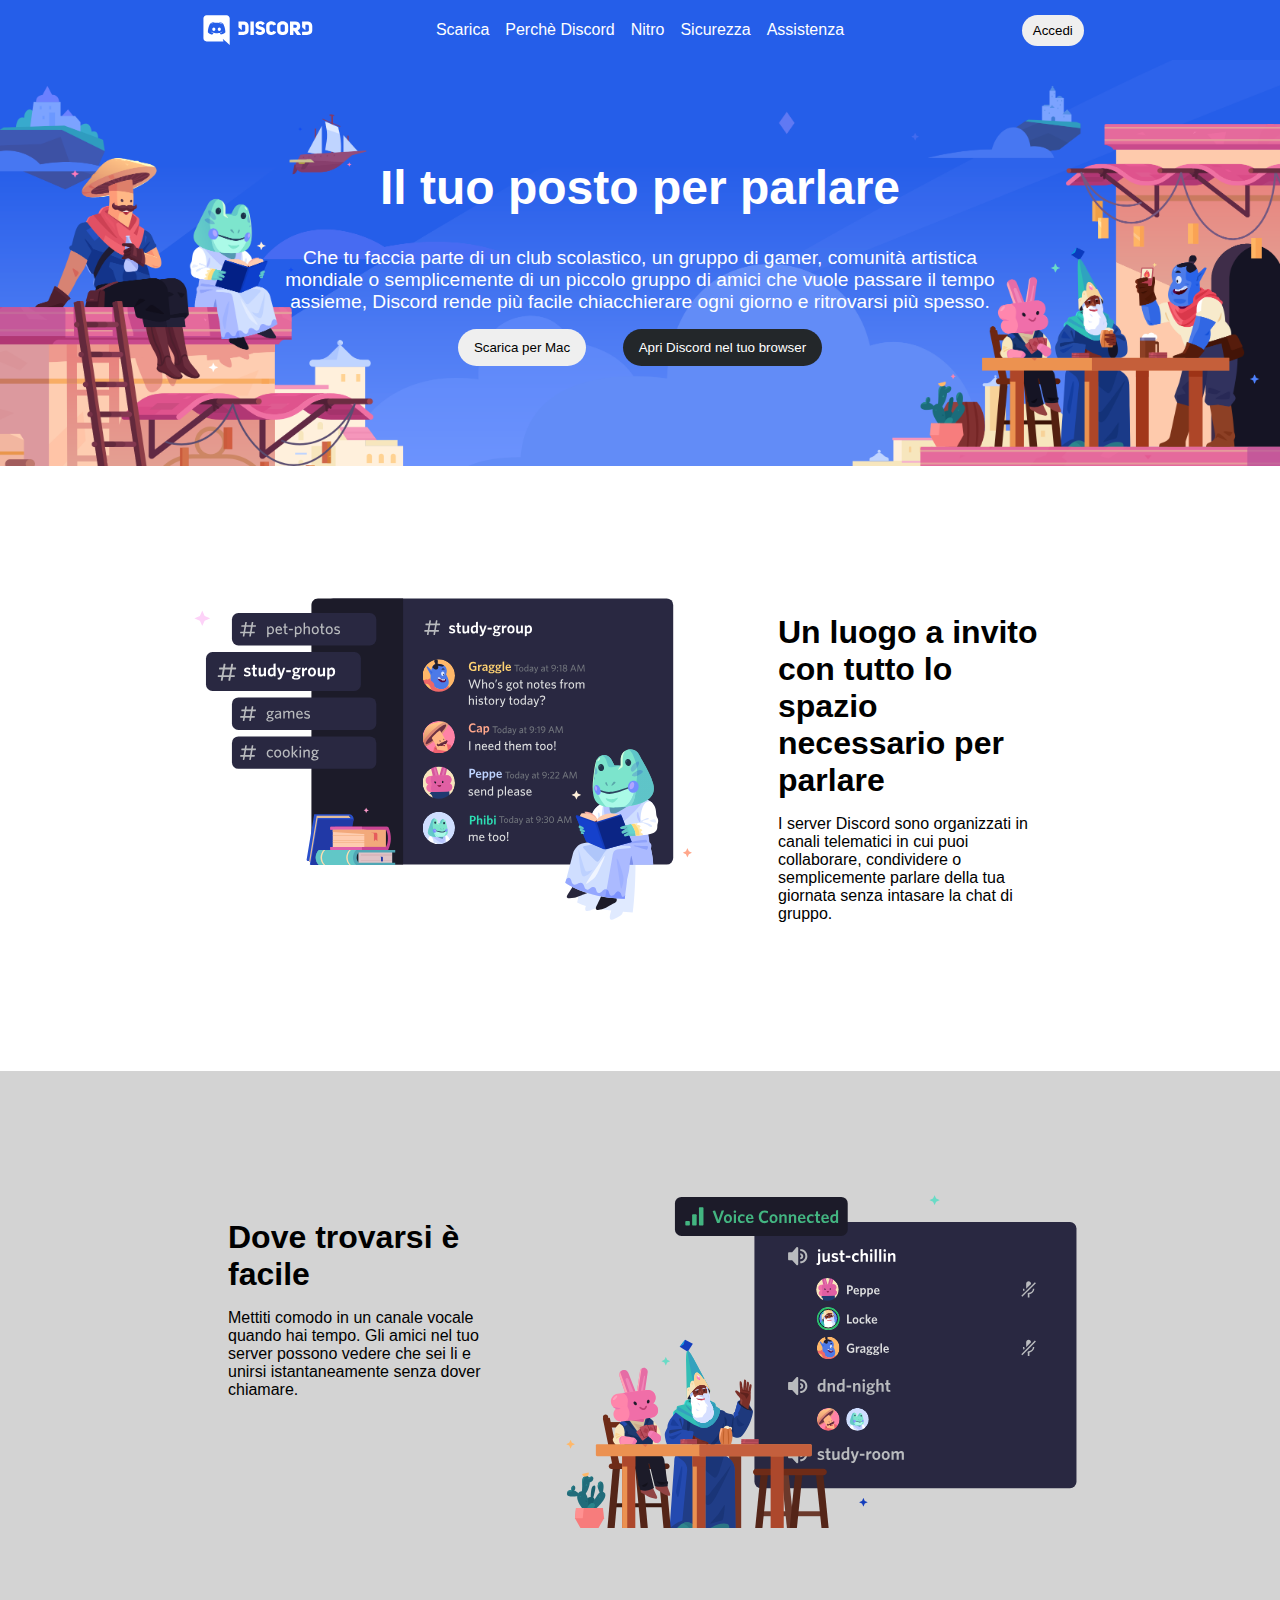
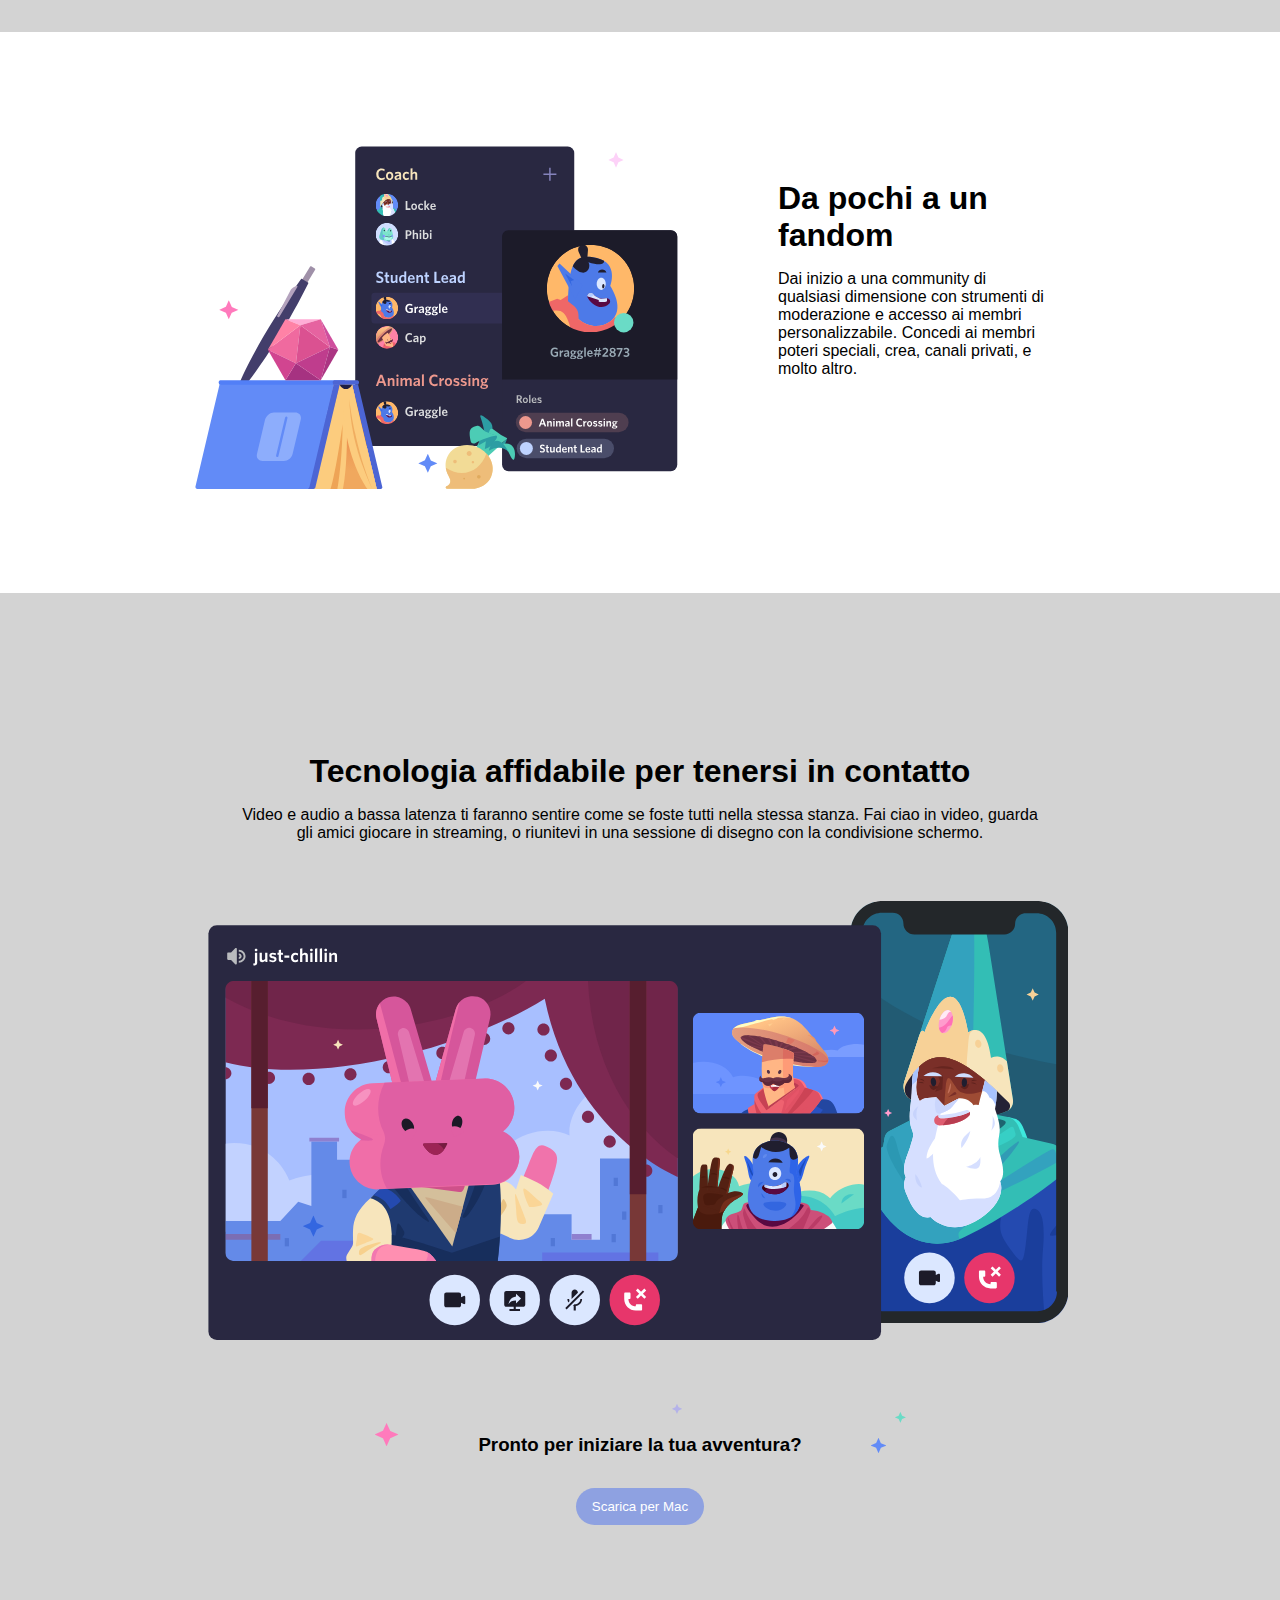
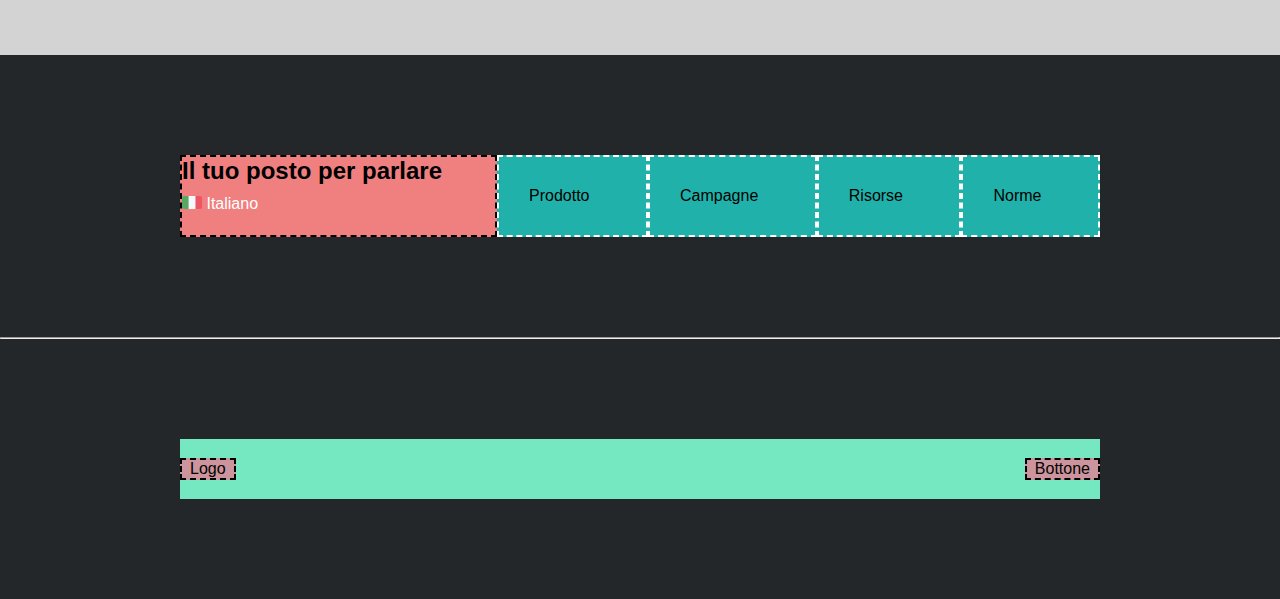
==== index.html @ 448533e3 "Initialize Footer" ====
<!DOCTYPE html>
<html lang="en">
<head>
    <meta charset="UTF-8">
    <meta http-equiv="X-UA-Compatible" content="IE=edge">
    <meta name="viewport" content="width=device-width, initial-scale=1.0">
    <title>Discord</title>
    <link rel="stylesheet" href="css/style.css">
    <link rel="preconnect" href="https://fonts.googleapis.com">
    <link rel="preconnect" href="https://fonts.gstatic.com" crossorigin>
    <link href="https://fonts.googleapis.com/css2?family=Poppins&display=swap" rel="stylesheet">
    <link rel="stylesheet" href="https://cdnjs.cloudflare.com/ajax/libs/font-awesome/6.2.0/css/all.min.css" integrity="sha512-xh6O/CkQoPOWDdYTDqeRdPCVd1SpvCA9XXcUnZS2FmJNp1coAFzvtCN9BmamE+4aHK8yyUHUSCcJHgXloTyT2A==" crossorigin="anonymous" referrerpolicy="no-referrer" />
</head>
<body>
    <nav>
        <div class="nav container">
            <div class="logo"><svg width="124" height="30" viewBox="0 0 124 34" xmlns="http://www.w3.org/2000/svg"><g fill="#fff"><path d="M18.1558 14.297C17.1868 14.297 16.4218 15.13 16.4218 16.167C16.4218 17.204 17.2038 18.037 18.1558 18.037C19.1248 18.037 19.8898 17.204 19.8898 16.167C19.8898 15.13 19.1078 14.297 18.1558 14.297ZM11.9508 14.297C10.9818 14.297 10.2168 15.13 10.2168 16.167C10.2168 17.204 10.9988 18.037 11.9508 18.037C12.9198 18.037 13.6848 17.204 13.6848 16.167C13.7018 15.13 12.9198 14.297 11.9508 14.297Z"></path><path d="M26.4178 0.152954H3.63783C1.71683 0.152954 0.152832 1.71695 0.152832 3.63795V26.418C0.152832 28.339 1.71683 29.903 3.63783 29.903H22.9158L22.0148 26.792L24.1908 28.798L26.2478 30.685L29.9198 33.864V3.63795C29.9028 1.71695 28.3388 0.152954 26.4178 0.152954ZM19.8558 22.168C19.8558 22.168 19.2438 21.437 18.7338 20.808C20.9608 20.179 21.8108 18.802 21.8108 18.802C21.1138 19.261 20.4508 19.584 19.8558 19.805C19.0058 20.162 18.1898 20.383 17.3908 20.536C15.7588 20.842 14.2628 20.757 12.9878 20.519C12.0188 20.332 11.1858 20.077 10.4888 19.788C10.0978 19.635 9.67283 19.448 9.24783 19.21C9.19683 19.176 9.14583 19.159 9.09483 19.125C9.06083 19.108 9.04383 19.091 9.02683 19.091C8.72083 18.921 8.55083 18.802 8.55083 18.802C8.55083 18.802 9.36683 20.145 11.5258 20.791C11.0158 21.437 10.3868 22.185 10.3868 22.185C6.62983 22.066 5.20183 19.618 5.20183 19.618C5.20183 14.195 7.64983 9.79195 7.64983 9.79195C10.0978 7.97295 12.4098 8.02395 12.4098 8.02395L12.5798 8.22795C9.51983 9.09495 8.12583 10.438 8.12583 10.438C8.12583 10.438 8.49983 10.234 9.12883 9.96195C10.9478 9.16295 12.3928 8.95895 12.9878 8.89095C13.0898 8.87395 13.1748 8.85695 13.2768 8.85695C14.3138 8.72095 15.4868 8.68695 16.7108 8.82295C18.3258 9.00995 20.0598 9.48595 21.8278 10.438C21.8278 10.438 20.4848 9.16295 17.5948 8.29595L17.8328 8.02395C17.8328 8.02395 20.1618 7.97295 22.5928 9.79195C22.5928 9.79195 25.0408 14.195 25.0408 19.618C25.0408 19.601 23.6128 22.049 19.8558 22.168ZM45.5258 7.42895H39.8818V13.77L43.6388 17.153V10.999H45.6448C46.9198 10.999 47.5488 11.611 47.5488 12.597V17.306C47.5488 18.292 46.9538 18.955 45.6448 18.955H39.8648V22.542H45.5088C48.5348 22.559 51.3738 21.046 51.3738 17.578V12.512C51.3908 8.97595 48.5518 7.42895 45.5258 7.42895ZM75.1058 17.578V12.376C75.1058 10.506 78.4718 10.081 79.4918 11.951L82.6028 10.693C81.3788 8.00695 79.1518 7.22495 77.2988 7.22495C74.2728 7.22495 71.2808 8.97595 71.2808 12.376V17.578C71.2808 21.012 74.2728 22.729 77.2308 22.729C79.1348 22.729 81.4128 21.794 82.6708 19.346L79.3388 17.816C78.5228 19.907 75.1058 19.397 75.1058 17.578ZM64.8208 13.09C63.6478 12.835 62.8658 12.41 62.8148 11.679C62.8828 9.92795 65.5858 9.85995 67.1668 11.543L69.6658 9.62195C68.1018 7.71795 66.3338 7.20795 64.5148 7.20795C61.7438 7.20795 59.0578 8.77195 59.0578 11.73C59.0578 14.603 61.2678 16.15 63.6988 16.524C64.9398 16.694 66.3168 17.187 66.2828 18.037C66.1808 19.652 62.8488 19.567 61.3358 17.731L58.9218 19.992C60.3328 21.811 62.2538 22.729 64.0558 22.729C66.8268 22.729 69.9038 21.131 70.0228 18.207C70.1928 14.518 67.5068 13.583 64.8208 13.09ZM53.4308 22.525H57.2388V7.42895H53.4308V22.525ZM117.64 7.42895H111.996V13.77L115.753 17.153V10.999H117.759C119.034 10.999 119.663 11.611 119.663 12.597V17.306C119.663 18.292 119.068 18.955 117.759 18.955H111.979V22.542H117.64C120.666 22.559 123.505 21.046 123.505 17.578V12.512C123.505 8.97595 120.666 7.42895 117.64 7.42895ZM89.9468 7.22495C86.8188 7.22495 83.7078 8.92495 83.7078 12.41V17.561C83.7078 21.012 86.8358 22.746 89.9808 22.746C93.1088 22.746 96.2198 21.012 96.2198 17.561V12.41C96.2198 8.94195 93.0748 7.22495 89.9468 7.22495ZM92.3948 17.561C92.3948 18.649 91.1708 19.21 89.9638 19.21C88.7398 19.21 87.5158 18.683 87.5158 17.561V12.41C87.5158 11.305 88.7058 10.71 89.8958 10.71C91.1368 10.71 92.3948 11.237 92.3948 12.41V17.561ZM109.888 12.41C109.803 8.87395 107.389 7.44595 104.278 7.44595H98.2428V22.542H102.102V17.748H102.782L106.284 22.542H111.044L106.93 17.357C108.749 16.779 109.888 15.198 109.888 12.41ZM104.346 14.45H102.102V10.999H104.346C106.743 10.999 106.743 14.45 104.346 14.45Z"></path></g></svg></div>
            <div class="link">
                <ul>
                    <li><a href="#">Scarica</a></li>
                    <li><a href="#">Perchè Discord</a></li>
                    <li><a href="#">Nitro</a></li>
                    <li><a href="#">Sicurezza</a></li>
                    <li><a href="#">Assistenza</a></li>
                    
                </ul>
            </div>
            <div class="login"><button>Accedi</button></div>
        </div>
    </nav>
    <section class="blue-bg">
        <div class="container start">
            <div class="start-section">
                <h1>Il tuo posto per parlare</h1>
                <p>Che tu faccia parte di un club scolastico, un gruppo di gamer, comunità artistica mondiale o semplicemente di un piccolo gruppo di amici che vuole passare il tempo assieme, Discord rende più facile chiacchierare ogni giorno e ritrovarsi più spesso.</p>
                <div class="btn-container">
                    <button class="btn-main">Scarica per Mac</button>
                    <button class="btn-main btn-black btn-font-white">Apri Discord nel tuo browser</button>
                </div>
            </div>
        </div>
    </section>
    <section>
        <div class="container start">
            <div class="row">
                <div class="col">
                    <img src="img/item1.svg" alt="Cartoon photo" width="550px">
                </div>
                <div class="col-2">
                    <h2>Un luogo a invito con tutto lo spazio necessario per parlare</h2>
                    <p>I server Discord sono organizzati in canali telematici in cui puoi collaborare, condividere o semplicemente parlare della tua giornata senza intasare la chat di gruppo.</p>
                </div>
        </div>
    </section>
    <section class="grey-bg">
        <div class="container start">
            <div class="row-reverse">
                <div class="col">
                    <img src="img/item2.svg" alt="Cartoon photo" width="550px">
                </div>
                <div class="col-2">
                    <h2>Dove trovarsi è facile</h2>
                    <p>Mettiti comodo in un canale vocale quando hai tempo. Gli amici nel tuo server possono vedere che sei li e unirsi istantaneamente senza dover chiamare.</p>
                </div>
        </div>
    </section>
    <section>
        <div class="container start">
            <div class="row">
                <div class="col">
                    <img src="img/item3.svg" alt="Cartoon photo" width="550px">
                </div>
                <div class="col-2">
                    <h2>Da pochi a un fandom</h2>
                    <p>Dai inizio a una community di qualsiasi dimensione con strumenti di moderazione e accesso ai membri personalizzabile. Concedi ai membri poteri speciali, crea, canali privati, e molto altro.</p>
                </div>
        </div>
    </section>
    <section class="grey-bg">
        <div class="container start">
            <div class="last-row">
                <div class="last-row-text">
                    <h2>Tecnologia affidabile per tenersi in contatto</h2>
                    <p>Video e audio a bassa latenza ti faranno sentire come se foste tutti nella stessa stanza. Fai ciao in video, guarda gli amici giocare in streaming, o riunitevi in una sessione di disegno con la condivisione schermo.</p>
                </div>
                <img src="img/item4-big.svg" alt="full-screen Cartoon photo" width="100%">
                <div class="download-button">
                    <h3>Pronto per iniziare la tua avventura?</h3>
                    <button class="btn-main btn-indigo btn-font-white">Scarica per Mac</button>
                </div>
            </div>
        </div>
    </section>
    <section class="black-bg">
        <div class="container start">
            <div class="row">
                <div class="col-4">
                    <h2>Il tuo posto per parlare</h2>
                    <div class="">
                        <img src="img/ita.png" alt="Italy's flag" width="20px">
                        <span>Italiano <i class="fa-solid fa-angle-down"></i></span>
                    </div>
                    <div class="social">
                        <a href="https://twitter.com/"> <i class="fa-brands fa-twitter"></i></a>
                        <a href="https://www.instagram.com/"><i class="fa-brands fa-instagram"></i></a>
                        <a href="https://www.facebook.com/"><i class="fa-brands fa-facebook"></i></a>
                        <a href="https://www.youtube.com/"><i class="fa-brands fa-youtube"></i></a>
                    </div>
                </div>
                <div class="col-3">
                    <ul>
                        <li>Prodotto</li>
                    </ul>
                </div>
                <div class="col-3">
                    <ul>
                        <li>Campagne</li>
                    </ul>
                </div>
                <div class="col-3">
                    <ul>
                        <li>Risorse</li>
                    </ul>
                </div>
                <div class="col-3">
                    <ul>
                        <li>Norme</li>
                    </ul>
                </div>
                
        </div>
    </section>
    <hr>
    <section class="black-bg start">
        <div class="footer container ">
            <div class="footer-logo">Logo</div>
            <div class="button">Bottone</div>
        </div>
    </section>
</body>
</html>
---- css/style.css ----
* {
    box-sizing: border-box;
    margin: 0;
    padding: 0;
    font-family: 'Roboto', sans-serif;
}

.container {
    width: 920px;
    margin: auto;
}

/* Header */
nav {
    background-color: #255ee9;
    height: 60px;
    display: flex;
}

ul {
    display: flex;
    column-gap: 1rem;
    list-style: none;

}

li>a {
    text-decoration: none;
    color: black;
    height: 100%;
    display: flex;
    align-items: center;
    color: white;
}

.nav {
    display: flex;
    justify-content: space-between;
    background-color: #255ee9;
    height: 2rem;
}

.link {
    display: flex;
    flex-grow: 1;
    justify-content: center;
}

.login,
.logo {
    min-width: 20%;
    height: 100%;
}

.login {
    display: flex;
    justify-content: end;
    align-items: center;
    padding-right: 1rem;
}

.logo {
    display: flex;
    align-items: center;
    padding-left: 1rem;
}

/* Pulsanti */

button {
    border: none;
    padding: 0.5rem 0.7rem;
    border-radius: 25px;
    cursor: pointer;

}


.btn-container>button:first-child {
    margin-right: 2rem;
}

.btn-main {
    padding: 0.7rem 1rem;
}

.btn-font-white {
    color: white;
}

.btn-black {
    background-color: #23272a;
}

.btn-indigo {
    background-color: #8ea1e1;
}

/* Sezioni */
.start-section h1 {
    padding-bottom: 2rem;
    font-size: 3rem;
    color: white;
}

.start-section p {
    font-size: 1.2rem;
    color: white;
    padding-bottom: 1rem;
}

.start-section {
    text-align: center;
    width: 80%;
}

.blue-bg {
    background-image: url(../img/jumbo.png);
    background-size: cover;
    background-repeat: no-repeat;
    background-position: center;
}

.grey-bg {
    background-color: #D3D3D3;
}

.green-bg {
    background-color: #228B22;
}

.black-bg {
    background-color: #23272A;
}

.start {
    display: flex;
    justify-content: center;
    padding: 100px 0px;
}

.row {
    display: flex;
    width: 100%;

}

.col {
    flex-grow: 2;
    text-align: center;
}

.col-2 {
    flex-grow: 1;
    padding: 3rem;
}

.col-2 h2 {
    font-size: 2rem;
}

.col-2 p {
    padding-top: 1rem;
}

.row-reverse {
    display: flex;
    flex-direction: row-reverse;
    width: 100%;
}

/* Ultima Riga */
.last-row-text {
    padding: 60px 60px 0px 60px;
    text-align: center;
}

.last-row-text h2 {
    font-size: 2rem;
}

.last-row-text p {
    padding-top: 1rem;
}

.download-button {
    text-align: center;
    background-image: url(../img/stars.svg);
    background-repeat: no-repeat;
    background-position: top;
    padding: 30px;
}

.download-button h3 {
    margin-bottom: 2rem;
}

/* Footer */

.col-3 {
    padding: 30px;
    background: #20B2AA;
    border: 2px dashed white;
    flex-grow: 1;

}

.col-4 {
    background: #F08080;
    flex-grow: 2;
    border: 2px dashed black;

}

.col-4>* {
    margin-bottom: 10px;
}

span {
    color: white;
}


.footer {
    display: flex;
    justify-content: space-between;
    background-color: #75E7C1;
    height: 60px;
    align-items: center;
}

.footer-logo,
.button {
    background-color: #CC949C;
    border: 2px dashed black;
    padding: 0px 0.5rem;

}
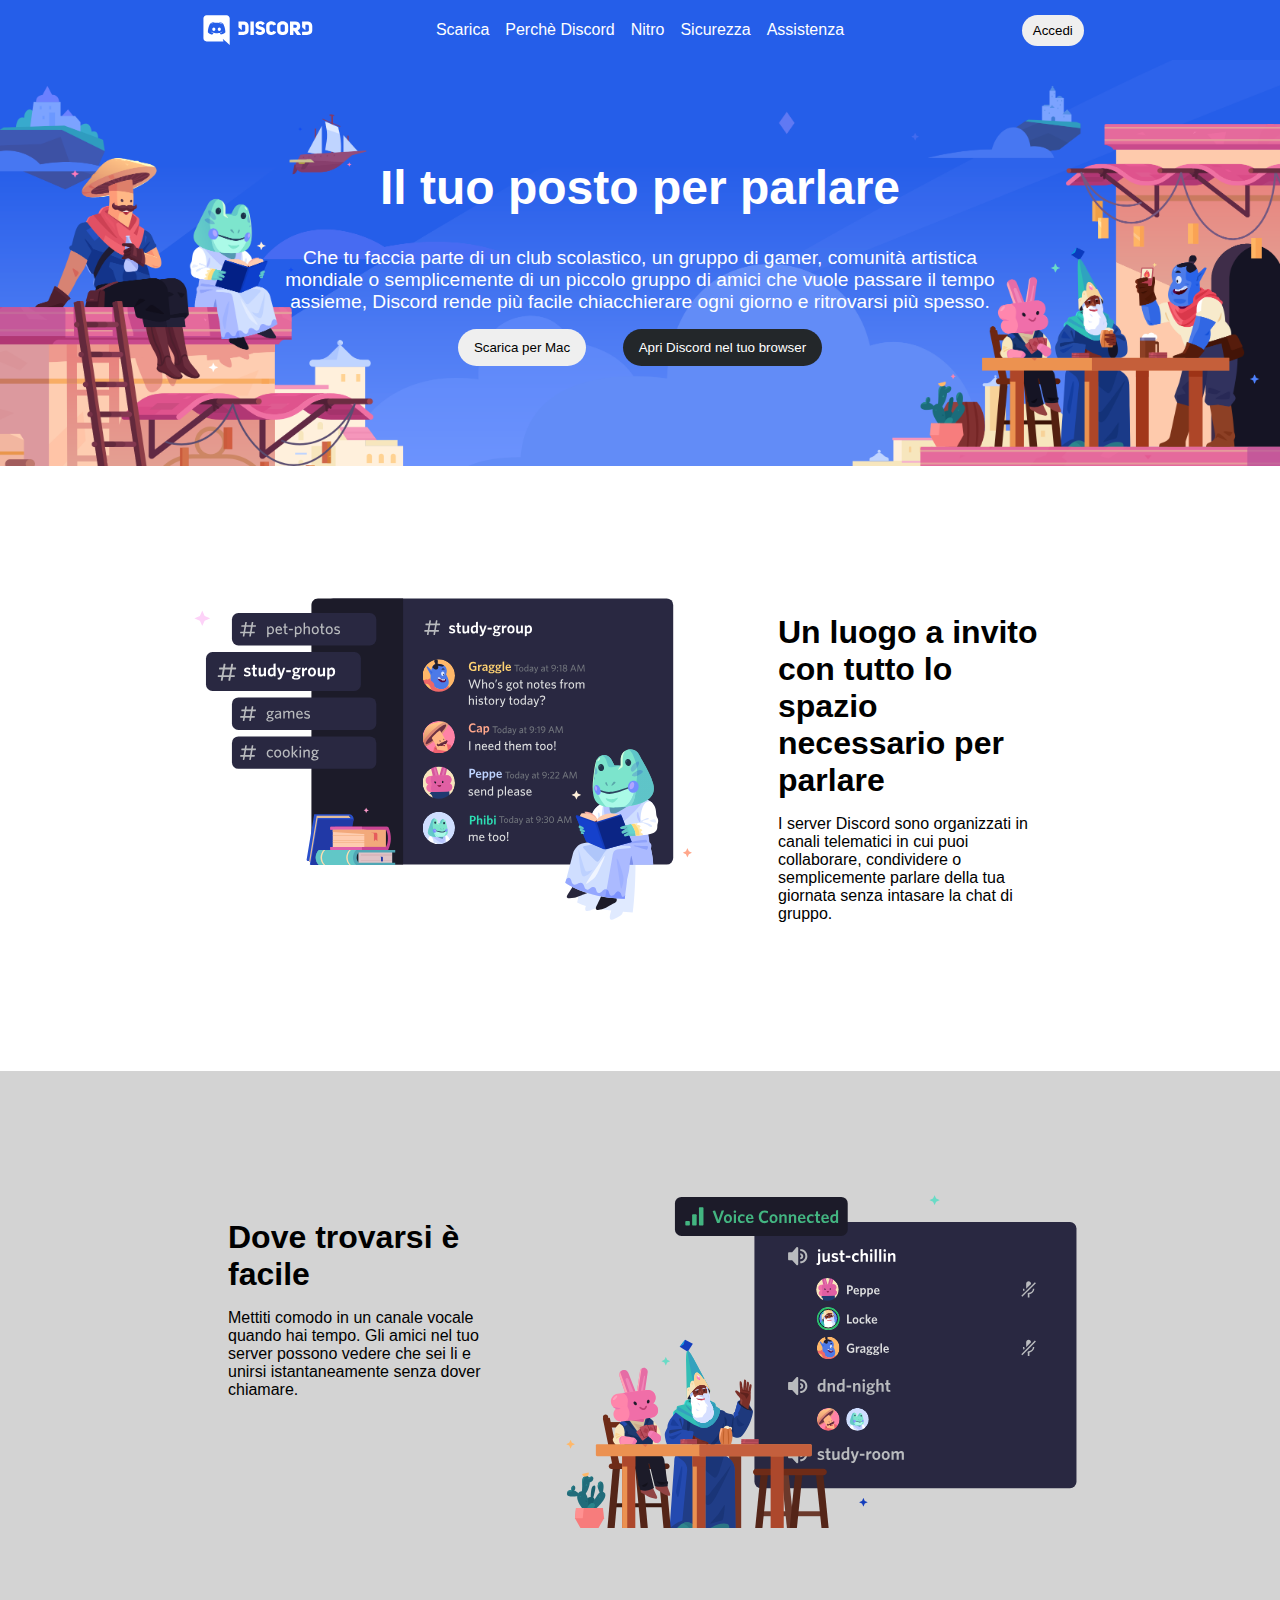
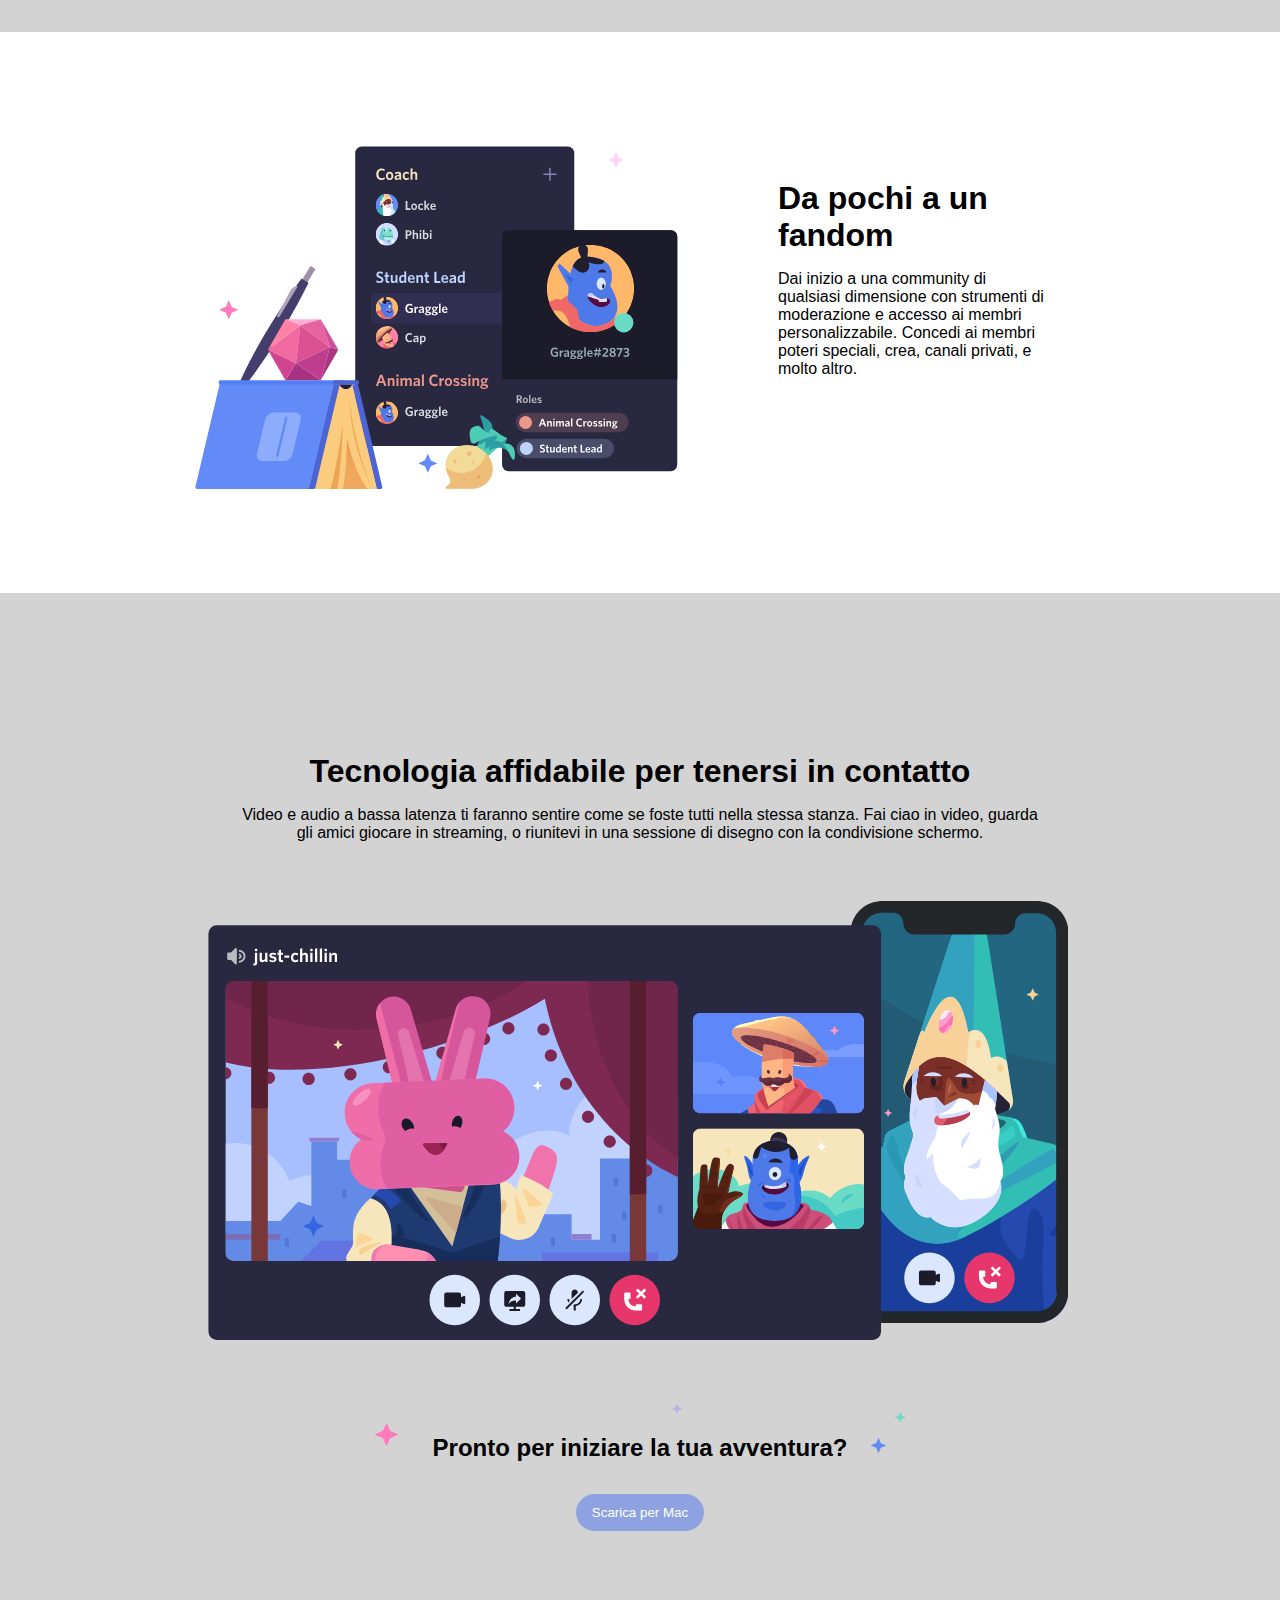
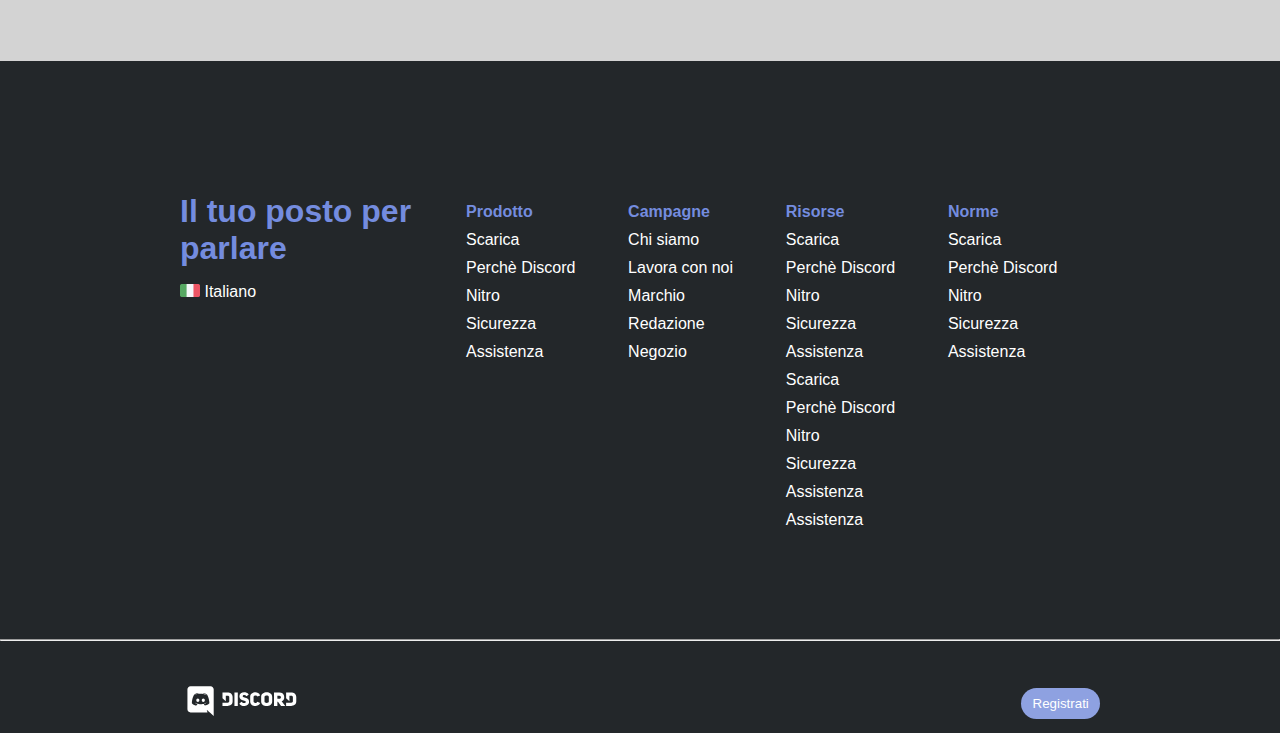
==== commit 186ec319: "Finalize Layout" ====
--- a/index.html
+++ b/index.html
@@ -34,7 +34,7 @@
                 <h1>Il tuo posto per parlare</h1>
                 <p>Che tu faccia parte di un club scolastico, un gruppo di gamer, comunità artistica mondiale o semplicemente di un piccolo gruppo di amici che vuole passare il tempo assieme, Discord rende più facile chiacchierare ogni giorno e ritrovarsi più spesso.</p>
                 <div class="btn-container">
-                    <button class="btn-main">Scarica per Mac</button>
+                    <button class="btn-main"><i class="fa-solid fa-down-long"></i> Scarica per Mac</button>
                     <button class="btn-main btn-black btn-font-white">Apri Discord nel tuo browser</button>
                 </div>
             </div>
@@ -85,8 +85,8 @@
                 </div>
                 <img src="img/item4-big.svg" alt="full-screen Cartoon photo" width="100%">
                 <div class="download-button">
-                    <h3>Pronto per iniziare la tua avventura?</h3>
-                    <button class="btn-main btn-indigo btn-font-white">Scarica per Mac</button>
+                    <h2>Pronto per iniziare la tua avventura?</h2>
+                    <button class="btn-main btn-indigo btn-font-white"><i class="fa-solid fa-down-long"></i> Scarica per Mac</button>
                 </div>
             </div>
         </div>
@@ -96,7 +96,7 @@
             <div class="row">
                 <div class="col-4">
                     <h2>Il tuo posto per parlare</h2>
-                    <div class="">
+                    <div>
                         <img src="img/ita.png" alt="Italy's flag" width="20px">
                         <span>Italiano <i class="fa-solid fa-angle-down"></i></span>
                     </div>
@@ -109,32 +109,60 @@
                 </div>
                 <div class="col-3">
                     <ul>
-                        <li>Prodotto</li>
+                        <li class="title">Prodotto</li>
+                        <li>Scarica</li>
+                        <li>Perchè Discord</li>
+                        <li>Nitro</li>
+                        <li>Sicurezza</li>
+                        <li>Assistenza</li>
                     </ul>
                 </div>
                 <div class="col-3">
                     <ul>
-                        <li>Campagne</li>
+                        <li class="title">Campagne</li>
+                        <li>Chi siamo</li>
+                        <li>Lavora con noi</li>
+                        <li>Marchio</li>
+                        <li>Redazione</li>
+                        <li>Negozio</li>
                     </ul>
                 </div>
                 <div class="col-3">
                     <ul>
-                        <li>Risorse</li>
+                        <li class="title">Risorse</li>
+                        <li>Scarica</li>
+                        <li>Perchè Discord</li>
+                        <li>Nitro</li>
+                        <li>Sicurezza</li>
+                        <li>Assistenza</li>
+                        <li>Scarica</li>
+                        <li>Perchè Discord</li>
+                        <li>Nitro</li>
+                        <li>Sicurezza</li>
+                        <li>Assistenza</li>
+                        <li>Assistenza</li>
                     </ul>
                 </div>
                 <div class="col-3">
                     <ul>
-                        <li>Norme</li>
+                        <li class="title">Norme</li>
+                        <li>Scarica</li>
+                        <li>Perchè Discord</li>
+                        <li>Nitro</li>
+                        <li>Sicurezza</li>
+                        <li>Assistenza</li>
                     </ul>
                 </div>
                 
         </div>
     </section>
     <hr>
-    <section class="black-bg start">
+    <section class="black-bg">
         <div class="footer container ">
-            <div class="footer-logo">Logo</div>
-            <div class="button">Bottone</div>
+            <div class="footer-logo">
+                <svg width="124" height="30" viewBox="0 0 124 34" xmlns="http://www.w3.org/2000/svg"><g fill="#fff"><path d="M18.1558 14.297C17.1868 14.297 16.4218 15.13 16.4218 16.167C16.4218 17.204 17.2038 18.037 18.1558 18.037C19.1248 18.037 19.8898 17.204 19.8898 16.167C19.8898 15.13 19.1078 14.297 18.1558 14.297ZM11.9508 14.297C10.9818 14.297 10.2168 15.13 10.2168 16.167C10.2168 17.204 10.9988 18.037 11.9508 18.037C12.9198 18.037 13.6848 17.204 13.6848 16.167C13.7018 15.13 12.9198 14.297 11.9508 14.297Z"></path><path d="M26.4178 0.152954H3.63783C1.71683 0.152954 0.152832 1.71695 0.152832 3.63795V26.418C0.152832 28.339 1.71683 29.903 3.63783 29.903H22.9158L22.0148 26.792L24.1908 28.798L26.2478 30.685L29.9198 33.864V3.63795C29.9028 1.71695 28.3388 0.152954 26.4178 0.152954ZM19.8558 22.168C19.8558 22.168 19.2438 21.437 18.7338 20.808C20.9608 20.179 21.8108 18.802 21.8108 18.802C21.1138 19.261 20.4508 19.584 19.8558 19.805C19.0058 20.162 18.1898 20.383 17.3908 20.536C15.7588 20.842 14.2628 20.757 12.9878 20.519C12.0188 20.332 11.1858 20.077 10.4888 19.788C10.0978 19.635 9.67283 19.448 9.24783 19.21C9.19683 19.176 9.14583 19.159 9.09483 19.125C9.06083 19.108 9.04383 19.091 9.02683 19.091C8.72083 18.921 8.55083 18.802 8.55083 18.802C8.55083 18.802 9.36683 20.145 11.5258 20.791C11.0158 21.437 10.3868 22.185 10.3868 22.185C6.62983 22.066 5.20183 19.618 5.20183 19.618C5.20183 14.195 7.64983 9.79195 7.64983 9.79195C10.0978 7.97295 12.4098 8.02395 12.4098 8.02395L12.5798 8.22795C9.51983 9.09495 8.12583 10.438 8.12583 10.438C8.12583 10.438 8.49983 10.234 9.12883 9.96195C10.9478 9.16295 12.3928 8.95895 12.9878 8.89095C13.0898 8.87395 13.1748 8.85695 13.2768 8.85695C14.3138 8.72095 15.4868 8.68695 16.7108 8.82295C18.3258 9.00995 20.0598 9.48595 21.8278 10.438C21.8278 10.438 20.4848 9.16295 17.5948 8.29595L17.8328 8.02395C17.8328 8.02395 20.1618 7.97295 22.5928 9.79195C22.5928 9.79195 25.0408 14.195 25.0408 19.618C25.0408 19.601 23.6128 22.049 19.8558 22.168ZM45.5258 7.42895H39.8818V13.77L43.6388 17.153V10.999H45.6448C46.9198 10.999 47.5488 11.611 47.5488 12.597V17.306C47.5488 18.292 46.9538 18.955 45.6448 18.955H39.8648V22.542H45.5088C48.5348 22.559 51.3738 21.046 51.3738 17.578V12.512C51.3908 8.97595 48.5518 7.42895 45.5258 7.42895ZM75.1058 17.578V12.376C75.1058 10.506 78.4718 10.081 79.4918 11.951L82.6028 10.693C81.3788 8.00695 79.1518 7.22495 77.2988 7.22495C74.2728 7.22495 71.2808 8.97595 71.2808 12.376V17.578C71.2808 21.012 74.2728 22.729 77.2308 22.729C79.1348 22.729 81.4128 21.794 82.6708 19.346L79.3388 17.816C78.5228 19.907 75.1058 19.397 75.1058 17.578ZM64.8208 13.09C63.6478 12.835 62.8658 12.41 62.8148 11.679C62.8828 9.92795 65.5858 9.85995 67.1668 11.543L69.6658 9.62195C68.1018 7.71795 66.3338 7.20795 64.5148 7.20795C61.7438 7.20795 59.0578 8.77195 59.0578 11.73C59.0578 14.603 61.2678 16.15 63.6988 16.524C64.9398 16.694 66.3168 17.187 66.2828 18.037C66.1808 19.652 62.8488 19.567 61.3358 17.731L58.9218 19.992C60.3328 21.811 62.2538 22.729 64.0558 22.729C66.8268 22.729 69.9038 21.131 70.0228 18.207C70.1928 14.518 67.5068 13.583 64.8208 13.09ZM53.4308 22.525H57.2388V7.42895H53.4308V22.525ZM117.64 7.42895H111.996V13.77L115.753 17.153V10.999H117.759C119.034 10.999 119.663 11.611 119.663 12.597V17.306C119.663 18.292 119.068 18.955 117.759 18.955H111.979V22.542H117.64C120.666 22.559 123.505 21.046 123.505 17.578V12.512C123.505 8.97595 120.666 7.42895 117.64 7.42895ZM89.9468 7.22495C86.8188 7.22495 83.7078 8.92495 83.7078 12.41V17.561C83.7078 21.012 86.8358 22.746 89.9808 22.746C93.1088 22.746 96.2198 21.012 96.2198 17.561V12.41C96.2198 8.94195 93.0748 7.22495 89.9468 7.22495ZM92.3948 17.561C92.3948 18.649 91.1708 19.21 89.9638 19.21C88.7398 19.21 87.5158 18.683 87.5158 17.561V12.41C87.5158 11.305 88.7058 10.71 89.8958 10.71C91.1368 10.71 92.3948 11.237 92.3948 12.41V17.561ZM109.888 12.41C109.803 8.87395 107.389 7.44595 104.278 7.44595H98.2428V22.542H102.102V17.748H102.782L106.284 22.542H111.044L106.93 17.357C108.749 16.779 109.888 15.198 109.888 12.41ZM104.346 14.45H102.102V10.999H104.346C106.743 10.999 106.743 14.45 104.346 14.45Z"></path></g></svg>
+            </div>
+            <button class="btn-indigo btn-font-white">Registrati</button>
         </div>
     </section>
 </body>
--- a/css/style.css
+++ b/css/style.css
@@ -10,6 +10,10 @@
     margin: auto;
 }
 
+svg {
+    cursor: pointer;
+}
+
 /* Header */
 nav {
     background-color: #255ee9;
@@ -31,6 +35,11 @@
     display: flex;
     align-items: center;
     color: white;
+}
+
+li>a:hover {
+    text-decoration: underline;
+
 }
 
 .nav {
@@ -191,48 +200,74 @@
     padding: 30px;
 }
 
-.download-button h3 {
+.download-button h2 {
     margin-bottom: 2rem;
 }
 
 /* Footer */
 
 .col-3 {
-    padding: 30px;
-    background: #20B2AA;
-    border: 2px dashed white;
+    padding: 10px;
     flex-grow: 1;
 
 }
 
 .col-4 {
-    background: #F08080;
     flex-grow: 2;
-    border: 2px dashed black;
+    max-width: 30%;
 
 }
 
 .col-4>* {
-    margin-bottom: 10px;
-}
-
-span {
-    color: white;
-}
-
+    margin-bottom: 1rem;
+}
+
+.col-4 h2 {
+    font-size: 2rem;
+    color: #748cdf;
+
+}
+
+.social {
+    display: flex;
+    column-gap: 1.5rem;
+}
+
+span,
+span>i,
+a>i {
+    color: white;
+    cursor: pointer;
+}
+
+.col-3 ul {
+    display: flex;
+    flex-direction: column;
+    color: white;
+    row-gap: 10px;
+}
+
+.col-3 ul li:first-child {
+    cursor: pointer;
+}
+
+.col-3 ul li:not(:first-child):hover {
+    text-decoration: underline;
+}
+
+.title {
+    color: #748cdf;
+    font-weight: bold;
+}
 
 .footer {
     display: flex;
     justify-content: space-between;
-    background-color: #75E7C1;
     height: 60px;
     align-items: center;
 }
 
-.footer-logo,
-.button {
-    background-color: #CC949C;
-    border: 2px dashed black;
-    padding: 0px 0.5rem;
-
+
+section.black-bg {
+    padding-top: 2rem;
 }